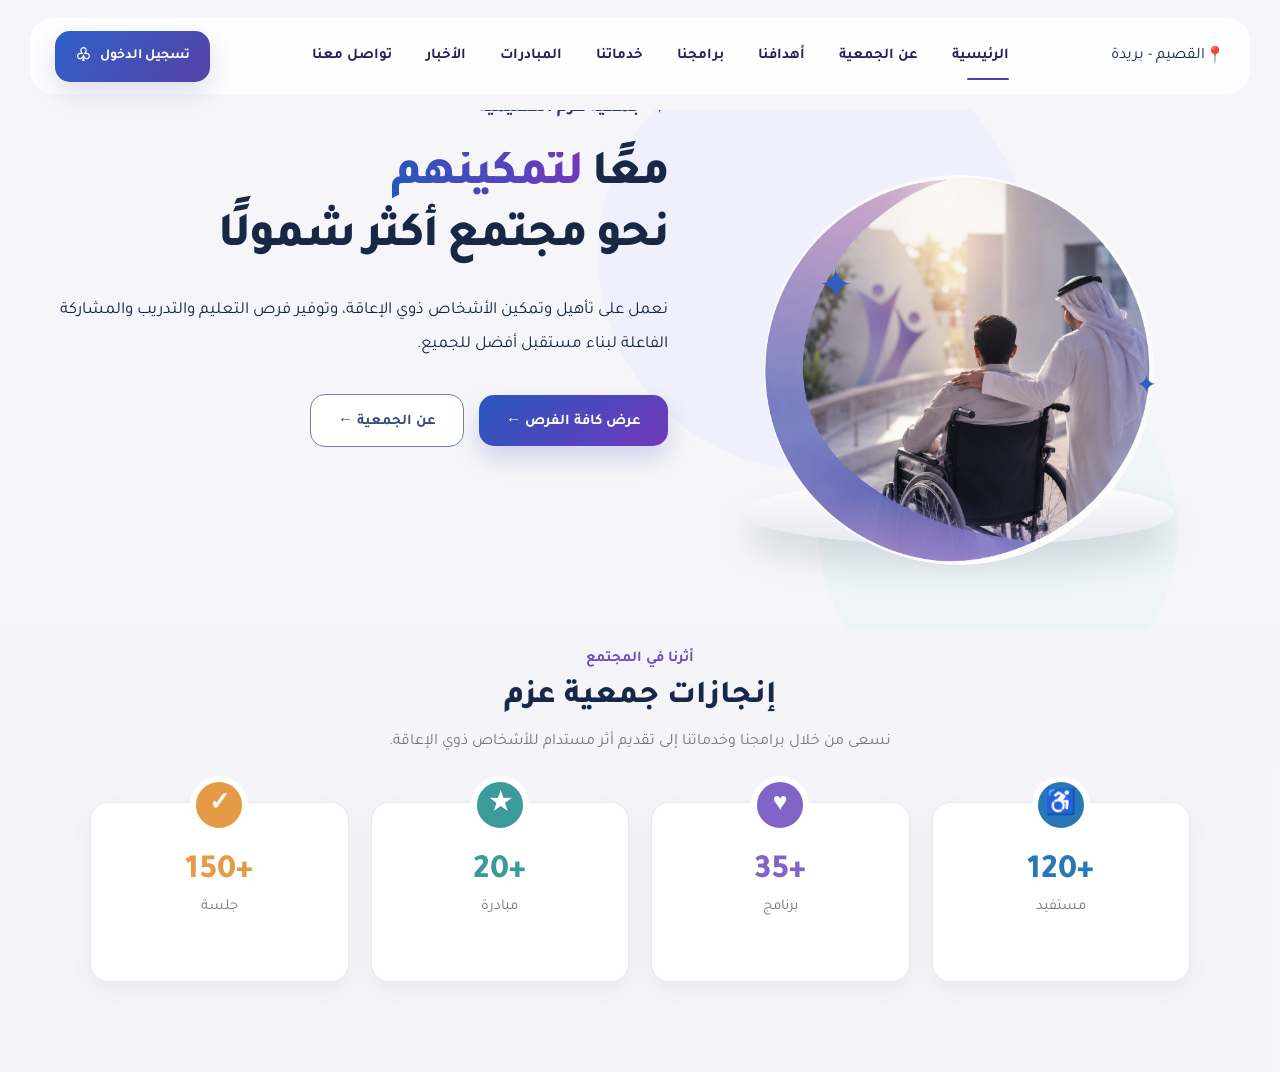
==== index.html @ 30f1b5e8 "Add files via upload" ====
<!DOCTYPE html>
<html lang="ar" dir="rtl">

<head>

    <meta charset="UTF-8">

    <meta name="viewport" content="width=device-width, initial-scale=1.0">

    <title>جمعية عزم</title>

    <link rel="preconnect" href="https://fonts.googleapis.com">

    <link rel="preconnect" href="https://fonts.gstatic.com" crossorigin>

    <link href="https://fonts.googleapis.com/css2?family=Cairo:wght@400;500;600;700;800&display=swap" rel="stylesheet">

    <link rel="stylesheet" href="style.css">

</head>


<body>


    <!-- =========================
         الهيدر
    ========================== -->
<header class="navbar">
    
    <div class="nav-container">

 
    <!-- القائمة -->
    <span>📍</span>

        <span>القصيم - بريدة</span>
    <nav class="nav-links">
    <a href="index.html" class="active">

    
        الرئيسية
<a href="about.html"> عن الجمعية

</a>
    <a href="goals.html">
        أهدافنا
    </a>

    <a href="programs.html">
        برامجنا
    </a>

    <a href="services.html">
        خدماتنا
    </a>

    <a href="initiatives.html">
        المبادرات
    </a>

    <a href="news.html">
        الأخبار
    </a>

    <a href="contact.html">
        تواصل معنا
    </a>

</nav>

            <!-- زر التطوع -->
<a href="volunteer.html" class="volunteer-btn">


                <span>
                    تسجيل الدخول
                </span>

                <span class="btn-icon">
                    ♧
                </span>

            </a>


            <!-- الشعار -->



        </div>

    </header>
<!-- =========================
     الواجهة الرئيسية
========================= -->

<section class="hero">
  
    <!-- الجانب البصري -->
    <div class="hero-visual">

        <div class="hero-image">
    <img src="images/hero-circle.jpg" alt="دعم وتمكين الأشخاص ذوي الإعاقة">
</div>


        <div class="hero-circle circle-one"></div>
        <div class="hero-circle circle-two"></div>

        <div class="arch arch-blue"></div>
        <div class="arch arch-purple"></div>

        <div class="hero-platform"></div>

        <div class="hero-star star-one">✦</div>
        <div class="hero-star star-two">✦</div>

    </div>
    <div class = "hero-content">
        <div class="organization-name">
        <span>✦</span>
        جمعية عزم التعليمية
    </div>

    <h1>
        معًا <span>لتمكينهم</span>
        <br>
        نحو مجتمع أكثر شمولًا
    </h1>

    <p>
        نعمل على تأهيل وتمكين الأشخاص ذوي الإعاقة،
        وتوفير فرص التعليم والتدريب والمشاركة الفاعلة لبناء مستقبل أفضل للجميع.
    </p>

    <div class="hero-buttons">
        <a href="programs.html" class="primary-btn">
عرض كافة الفرص ←
        </a>

        <a href="about.html" class="secondary-btn">
            عن الجمعية ←
        </a>
    </div>

</div>
    
    </section>

    <section class="stats-section">

    <div class="stats-title">
        <span>أثرنا في المجتمع</span>
        <h2>إنجازات جمعية عزم</h2>
        <p>نسعى من خلال برامجنا وخدماتنا إلى تقديم أثر مستدام للأشخاص ذوي الإعاقة.</p>
    </div>

    <div class="stats-container">

        <div class="stat-card stat-blue">
            <div class="stat-icon">♿</div>
            <div class="stat-number">+120</div>
            <div class="stat-label">مستفيد</div>
        </div>

        <div class="stat-card stat-purple">
            <div class="stat-icon">♥</div>
            <div class="stat-number">+35</div>
            <div class="stat-label">برنامج</div>
        </div>

        <div class="stat-card stat-teal">
            <div class="stat-icon">★</div>
            <div class="stat-number">+20</div>
            <div class="stat-label">مبادرة</div>
        </div>

        <div class="stat-card stat-orange">
            <div class="stat-icon">✓</div>
            <div class="stat-number">+150</div>
            <div class="stat-label">جلسة</div>
        </div>

    </div>

</section>

<script src="script.js"></script>
</body>

</html>
---- style.css ----
/* =========================
   الإعدادات الأساسية
========================= */
@import url('https://fonts.googleapis.com/css2?family=Tajawal:wght@400;500;700&display=swap');
* {
    margin: 0;
    padding: 0;
    box-sizing: border-box;
}

html {
    scroll-behavior: smooth;
}

body {
    font-family: "Tajawal", sans-serif;
    background: #f6f6fae6;
    color: #182848;
    direction: rtl;
}

a {
    text-decoration: none;
    color: inherit;
}


/* =========================
   الهيدر
========================= */

.navbar {
    width: 100%;
    padding: 18px 30px;
    position: relative;
    z-index: 100;
}


/* الصندوق الأبيض */

.nav-container {
    max-width: 1440px;
    height: 76px;

    margin: auto;

    padding: 12px 25px;

    background: rgba(255, 255, 255, 0.94);

    border-radius: 24px;

    display: flex;
    align-items: center;

    box-shadow:
        0 10px 35px rgba(219, 222, 236, 0.911);
}


/* =========================
   الشعار
========================= */



/* =========================
   القائمة
========================= */

.nav-links {
    order: 2;

    flex: 1;

    display: flex;
    align-items: center;
    justify-content: center;

    gap: 34px;
}

.nav-links a {
    position: relative;

    padding: 8px 0;

    color: #2d1d5e;

    font-size: 15px;
    font-weight: 600;

    transition: 0.3s;
}


/* عند المرور */

.nav-links a:hover {
    color: #2d2356;
}


/* الصفحة الحالية */

.nav-links a.active {
    color: #291e56;
}


/* الخط البنفسجي تحت الرئيسية */

.nav-links a.active::after {
    content: "";

    position: absolute;

    right: 0;
    bottom: -7px;

    width: 42px;
    height: 2px;

    background: #5541a8;

    border-radius: 20px;
}


/* =========================
   زر تطوع معنا
========================= */

.volunteer-btn {
    order: 3;

    display: flex;
    align-items: center;
    justify-content: center;

    gap: 9px;

    min-width: 135px;

    padding: 13px 20px;

    border-radius: 15px;

    background: linear-gradient(
        135deg,
        #2f60c9,
        #5742a5
    );

    color: white;

    font-size: 14px;
    font-weight: 600;

    box-shadow:
        0 10px 25px rgba(70, 70, 160, 0.18);

    transition: 0.3s;
}


/* حركة الزر */

.volunteer-btn:hover {
    transform: translateY(-2px);

    box-shadow:
        0 14px 30px rgba(70, 70, 160, 0.25);
}

.btn-icon {
    font-size: 18px;
}

@media (max-width: 768px) {
    .hero-image {
        width: 280px;
        height: 280px;
    }
}


/* =========================
   الجوال
========================= */

@media (max-width: 900px) {

    .nav-links {
        gap: 15px;
    }

    .nav-links a {
        font-size: 13px;
    }

    .nav-logo img {
        width: 85px;
    }

    .volunteer-btn {
        min-width: auto;
        padding: 11px 15px;
    }
}


@media (max-width: 700px) {

    .navbar {
        padding: 12px;
    }

    .nav-container {
        height: 65px;
        padding: 8px 15px;
    }

    .nav-links {
        display: none;
    }

    .nav-logo {
        margin-right: 0;
    }

    .nav-logo img {
        width: 85px;
        height: 50px;
    }

    .volunteer-btn {
        margin-right: auto;
    }
}
/* =========================
   الواجهة الرئيسية HERO
========================= */


.hero {
    
    max-width: 1400px;
    min-height: 520px;
    margin: 0 auto;
    padding: 10px 60px;
    

    display: grid;
    grid-template-columns: 0.9fr 1.1fr;
    align-items: center;

    position: relative;
    overflow: hidden;
}

/* =========================
   الجانب البصري
========================= */

.hero-visual {
    height: 420px;

    position: relative;

    display: flex;
    align-items: center;
    justify-content: center;
}


/* الدوائر الخلفية */


.hero-circle {
    position: absolute;
    border-radius: 50%;
    border: none;
    opacity: 0.55;
    pointer-events: none;
}

.circle-one {
    width: 430px;
    height: 430px;
    background: #e9ecff;
    top: -120px;
    left: -100px;
}

.circle-two {
    width: 360px;
    height: 360px;
    background: #e5f5f4;
    bottom: -130px;
    left: 120px;
}


/* =========================
   الأشكال الرئيسية
========================= */

.arch {
    position: absolute;

    bottom: 65px;

    width: 125px;
    height: 245px;

    border-radius: 75px 75px 10px 10px;

    box-shadow:
        0 20px 40px rgba(30, 39, 76, 0.005);
}


/* الأزرق */

.arch-blue {

    left: 36%;

    transform: translateX(-10%);

    background: linear-gradient(
        145deg,
        #75c4ef,
        #6bc7f9
    );

}


/* البنفسجي */

.arch-purple {

    left: 49%;

    background: linear-gradient(
        145deg,
        #9a58dc,
        #6630b5
    );

}


/* =========================
   المنصة
========================= */

.hero-platform {
    position: absolute;

    bottom: 35px;

    width: 430px;
    height: 65px;

    border-radius: 50%;

    background: linear-gradient(
        180deg,
        #ffffff,
        #e7e8f1
    );

    box-shadow:
        0 20px 35px rgba(35, 45, 85, 0.15);
}


/* =========================
   النجوم
========================= */

.hero-star {

    position: absolute;

    font-size: 42px;

    z-index: 4;

}


.star-one {

    top: 100px;

    left: 23%;

    color: #315cc2;

}


.star-two {

    right: 12%;

    bottom: 175px;

    font-size: 25px;

    color: #315cc2;

}


/* =========================
   محتوى الواجهة
========================= */

.hero-content {

    padding-right: 30px;
    position :relative;
    top:-100px; 
 }


/* اسم الجمعية */

.organization-name {

    display: flex;

    align-items: center;

    gap: 9px;

    margin-bottom: 22px;

    color: #273861;

    font-size: 18px;

    font-weight: 700;

}


.organization-name span {

    color: #6737b7;

    font-size: 22px;

}


/* =========================
   العنوان الرئيسي
========================= */

.hero h1 {

    margin: 0 0 25px;

    color: #172744;

font-size: clamp(32px, 3.8vw, 55px);

    line-height: 1.28;

    letter-spacing: -2px;

    font-weight: 800;

}


.hero h1 span {

    background: linear-gradient(
        90deg,
        #2857bd,
        #7138bd
    );

   
 -webkit-background-clip: text;
    background-clip: TEXT;
    -webkit-text-fill-color: transparent;

}


/* =========================
   الوصف
========================= */

.hero-content > p {

    max-width: 650px;

    margin-bottom: 32px;

    color: #132447;

    font-size: 17px;

    line-height: 2;

}


/* =========================
   الأزرار
========================= */

.hero-buttons {

    display: flex;

    align-items: center;

    gap: 15px;

}


.primary-btn,
.secondary-btn {

    display: inline-flex;

    align-items: center;

    justify-content: center;

    gap: 14px;

    padding: 15px 27px;

    border-radius: 15px;

    font-size: 15px;

    font-weight: 600;

    transition: 0.3s;

}


/* الزر البنفسجي */

.primary-btn {

    color: white;

    background: linear-gradient(
        135deg,
        #2857bd,
        #7138bd
    );

    box-shadow:
        0 12px 25px rgba(70, 65, 170, 0.20);

}


.primary-btn:hover {

    transform: translateY(-3px);

    box-shadow:
        0 17px 32px rgba(70, 65, 170, 0.27);

}


/* الزر الأبيض */

.secondary-btn {

    color: #334b7b;

    background: white;

    border: 1px solid #7180aa;

}


.secondary-btn:hover {

    background: #f4f5fb;

}


/* =========================
   الجوال
========================= */


@media (max-width: 900px) {

    .hero {

        grid-template-columns: 1fr;

        padding: 40px 30px;

        text-align: center;

    }


    .hero-content {

        padding-right: 0;

        order: 1;

    }


    .hero-visual {

        order: 2;

        height: 380px;

    }


    .organization-name {

        justify-content: center;

    }


    .hero-buttons {

        justify-content: center;

    }


    .hero h1 {

        font-size: 48px;

    }

}

    
@media (max-width: 550px) {

    .hero {
        

        padding: 30px 20px;

    }


    .hero h1 {

        font-size: 36px;

        letter-spacing: -1px;

    }


    .hero-content > p {

        font-size: 15px;

    }


    .hero-buttons {

        flex-direction: column;

        width: 100%;

    }


    .primary-btn,
    .secondary-btn {

        width: 100%;

    }


    .hero-visual {

        height: 330px;

    }


    .hero-platform {

        width: 330px;

    }


    .arch {

        width: 105px;

        height: 220px;

    }

}
/* =========================
   ABOUT PAGE
========================= */

.about-page {
    background: #fbfcff;
    color: #27324a;
}

/* INTRO */

.about-hero {
    position: relative;
    text-align: center;
    padding: 85px 20px 70px;
    overflow: hidden;
    background:
        radial-gradient(circle at 15% 30%, rgba(102, 81, 190, .08), transparent 25%),
        radial-gradient(circle at 85% 30%, rgba(39, 174, 185, .08), transparent 25%),
        #fbfcff;
}

.about-content {
    max-width: 850px;
    margin: auto;
    position: relative;
    z-index: 2;
}

.about-goals > h2 {
    font-family: "Arial",sans-serif;
    font-size: 38px;
    font-weight: 700;
    color: #2d1d59;
    font-family: Arial, Helvetica, sans-serif;
}

.about-divider {
    display: flex;
    align-items: center;
    justify-content: center;
    gap: 10px;
    margin: 18px auto 28px;
}

.about-divider span {
    width: 55px;
    height: 3px;
    border-radius: 10px;
    background: #35b8bd;
}

.about-divider span:last-child {
    background: #7354c7;
}

.about-divider b {
    color: #7354c7;
    font-size: 18px;
}

.about-content > p {
    max-width: 760px;
    margin: auto;
    padding: 25px 30px;
    border-radius: 18px;
    color: #3a2e3e;
    font-size: 17px;
    line-height: 2;
}

/* LOCATION */

.location-card {
    display: inline-flex;
    align-items: right;
    gap: 18px;
    margin-top: 35px ;
    padding: 16px 28px;
    background: rgba(212, 185, 228, 0.455);
    border: 1px solid #f0b7fa;
    border-radius: 18px;
    box-shadow: 0 10px 30px rgba(40, 65, 120, .08);
    text-align: right;
    transform: translate(-530px, -120px);
    
}

.location-icon {
    width: 48px;
    height: 48px;
    display: flex;
    align-items: center;
    justify-content: center;
    background: #eef2ff;
    border-radius: 14px;
    font-size: 23px;
}

.location-card small {
    display: block;
    color: #777;
    margin-bottom: 5px;
}

.location-card strong {
    color: #34405a;
    font-size: 15px;
}


/* CARDS */
.about-cards {
    max-width: 1100px;
    margin: 30px auto 90px;
    padding: 0 25px;
    display: grid;
    grid-template-columns: 1fr;
    gap: 16px;

}.info-card {
    width: 100%;
    height: 190px;
    min-height: 0;
    padding: 0;
    border-radius: 18px;
    overflow: hidden;
    border: 1px solid rgba(40, 80, 130, .10);
    box-shadow: 0 8px 25px rgba(30, 50, 100, .05);
}
.info-card img {
    width: 100%;
    height: 100%;
    object-fit: cover;
    display: block;
}

.vision-card {
    background: #f2fbfc;
}

.mission-card {
    background: #f7f3ff;
}

.values-card {
    background: #fff9f1;
}

.card-icon {
    width: 58px;
    height: 58px;
    margin: 0 auto 20px;
    display: flex;
    align-items: center;
    justify-content: center;
    background: white;
    border-radius: 50%;
    font-size: 27px;
    box-shadow: 0 7px 18px rgba(0,0,0,.08);
}

.vision-card .card-icon,
.vision-card h2 {
    color: #1599a8;
}

.mission-card .card-icon,
.mission-card h2 {
    color: #7354c7;
}

.values-card .card-icon,
.values-card h2 {
    color: #ed8b18;
}

.info-card h2 {
    margin: 0;
    font-size: 27px;
}

.card-line {
    width: 80px;
    height: 2px;
    margin: 13px auto 18px;
    background: currentColor;
    opacity: .25;
}

.info-card p {
    margin: 0;
    color: #596170;
    font-size: 15px;
    line-height: 2;
}

.values-list {
    display: flex;
    justify-content: center;
    flex-wrap: wrap;
    gap: 14px 20px;
    margin-top: 28px;
}

.values-list span {
    color: #555;
    font-size: 15px;
}

.values-list span::before {
    content: "•";
    color: #ed8b18;
    margin-left: 7px;
}


/* GOALS */

.about-goals {
    max-width: 1000px;
    margin: 0 auto 90px;
    padding: 0 25px;
    text-align: center;
}

.goals-list {
    display: flex;
    flex-direction: column;
    gap: 10px;
    margin-top: 35px;
}

.goal-item {
    display: flex;
    align-items: center;
    min-height: 65px;
    background: white;
    border-radius: 15px;
    box-shadow: 0 5px 18px rgba(30, 50, 100, .05);
    overflow: hidden;
    text-align: right;
}

.goal-number {
    width: 85px;
    align-self: stretch;
    display: flex;
    align-items: center;
    justify-content: center;
    background: #f4f7ff;
    color: #2457c5;
    font-size: 25px;
    font-weight: 800;
    border-right: 4px solid #2457c5;
}

.goal-item:nth-child(2) .goal-number {
    color: #7354c7;
    border-color: #7354c7;
}

.goal-item:nth-child(3) .goal-number {
    color: #1599a8;
    border-color: #1599a8;
}

.goal-item:nth-child(4) .goal-number {
    color: #7354c7;
    border-color: #7354c7;
}

.goal-item:nth-child(5) .goal-number {
    color: #ed8b18;
    border-color: #ed8b18;
}

.goal-item p {
    margin: 0;
    padding: 15px 25px;
    color: #555d6e;
    font-size: 15px;
    line-height: 1.8;
}


/* FINAL BANNER */

.about-banner {
    max-width: 1100px;
    margin: 0 auto 70px;
    padding: 50px 30px;
    text-align: center;
    border-radius: 25px;
    background: linear-gradient(120deg, #267fc1, #7354c7);
    box-shadow: 0 15px 35px rgba(60, 70, 160, .18);
}

.about-banner h2 {
    margin: 0 0 25px;
    color: white;
    font-size: 30px;
}

.about-banner a {
    display: inline-flex;
    align-items: center;
    gap: 18px;
    padding: 13px 25px;
    background: white;
    color: #2457c5;
    border-radius: 12px;
    text-decoration: none;
    font-weight: 700;
    transition: .25s;
}

.about-banner a:hover {
    transform: translateY(-3px);
}

.about-banner a span {
    font-size: 20px;
}


/* MOBILE */

@media (max-width: 800px) {

    .about-content h1,
    .about-goals > h2 {
        font-size: 34px;
    }

    .about-cards {
        grid-template-columns: 1fr;
    }

    .about-content > p {
        font-size: 15px;
    }

    .goal-number {
        width: 65px;
        font-size: 20px;
    }

    .goal-item p {
        font-size: 14px;
    }

    .about-banner h2 {
        font-size: 23px;
    }
}
.hero-visual {
    position: relative;
}

/* الصورة الدائرية */
.hero-image {
    position: absolute;
    width: 390px;
    height: 390px;

    top: 50%;
    right: 50%;

    transform: translate(50%, -50%);

    border-radius: 50%;
    overflow: hidden;

    z-index: 3;

    /* دمج الحواف مع الخلفية */
    -webkit-mask-image: radial-gradient(
        circle,
        #000 0%,
        #000 78%,
        rgba(0, 0, 0, 0.85) 87%,
        transparent 100%
    );

    mask-image: radial-gradient(
        circle,
        #000 0%,
        #000 78%,
        rgba(0, 0, 0, 0.85) 87%,
        transparent 100%
    );
}

.hero-image img {
    width: 100%;
    height: 100%;
    object-fit: cover;
    object-position: center;

    display: block;
}
/* =========================
   قسم الإنجازات
========================= */

.stats-section {
    padding: 20px 7% 90px;
    background:#f6f6fae6;
    text-align: center;
}

.stats-title {
    max-width: 650px;
    margin: 0 auto 45px;
}

.stats-title span {
    display: inline-block;
    color: #6d4bc3;
    font-size: 15px;
    font-weight: 700;
    margin-bottom: 10px;
}

.stats-title h2 {
    margin: 0 0 12px;
    color: #182848;
    font-size: 32px;
    font-weight: 800;
}

.stats-title p {
    margin: 0;
    color: #777;
    font-size: 16px;
    line-height: 1.8;
}

.stats-container {
    max-width: 1100px;
    margin: auto;

    display: grid;
    grid-template-columns: repeat(4, 1fr);
    gap: 22px;
}

.stat-card {
    position: relative;
    min-height: 180px;

    padding: 35px 20px 25px;

    background: #fff;
    border: 1px solid #e8e8ef;
    border-radius: 18px;

    box-shadow: 0 8px 25px rgba(35, 32, 75, 0.06);

    transition: 0.3s ease;
}

.stat-card:hover {
    transform: translateY(-6px);
    box-shadow: 0 14px 30px rgba(35, 32, 75, 0.10);
}

.stat-icon {
    width: 58px;
    height: 58px;

    margin: -62px auto 18px;

    border-radius: 50%;

    display: flex;
    align-items: center;
    justify-content: center;

    color: white;
    font-size: 25px;
    font-weight: bold;

    border: 6px solid white;
}

.stat-number {
    font-size: 34px;
    font-weight: 800;
    margin-bottom: 5px;
}

.stat-label {
    color: #777;
    font-size: 15px;
}

/* ألوان البطاقات */

.stat-blue .stat-icon {
    background: #2878b8;
}

.stat-blue .stat-number {
    color: #2878b8;
}

.stat-purple .stat-icon {
    background: #8064c8;
}

.stat-purple .stat-number {
    color: #8064c8;
}

.stat-teal .stat-icon {
    background: #3b9b9b;
}

.stat-teal .stat-number {
    color: #3b9b9b;
}

.stat-orange .stat-icon {
    background: #e59a45;
}

.stat-orange .stat-number {
    color: #e59a45;
}

/*صفحة اهدافنا */
/* =========================
   صفحة أهدافنا
========================= */


.goals-hero {
    min-height: 400px;
    padding: 45px 7% 55px;
    display: grid;
    grid-template-columns: 0.9fr 1.1fr;
    align-items: center;
    gap: 40px;
    background: #fafbff;
    overflow: hidden;
    position: relative;
}


/* الجانب الزخرفي */

.goals-hero-decoration {
    height: 320px;
    position: relative;
    overflow: hidden;
}

.goals-shape {
    position: absolute;
    background: rgba(93, 92, 190, 0.08);
}

.shape-one {
    width: 430px;
    height: 430px;
    border-radius: 50%;
    left: -170px;
    top: -130px;
}

.shape-two {
    width: 300px;
    height: 300px;
    border-radius: 50% 50% 0 0;
    left: 180px;
    bottom: -130px;
    background: rgba(80, 105, 205, 0.07);
}

.goals-decoration-text {
    position: absolute;
    left: 90px;
    top: 90px;
    text-align: center;
    color: #5368c5;
}

.goals-decoration-text span {
    display: block;
    font-size: 32px;
    margin-bottom: 5px;
}

.goals-decoration-text p {
    margin: 0;
    font-size: 25px;
}

.goals-decoration-text strong {
    font-size: 31px;
    font-weight: 700;
}

.goals-decoration-text div {
    width: 160px;
    height: 2px;
    background: #6676d0;
    margin: 15px auto 0;
}




/* =========================
   قسم الأهداف
========================= */

.goals-section {
    padding: 75px 7% 90px;
    background: #eef2ff;
}

.goals-title {
    text-align: center;
    max-width: 700px;
    margin: 0 auto 45px;
}

.goals-title span {
    color: #929bc2;
    font-size: 15px;
    font-weight: 600;
    letter-spacing: 1px;
}

.goals-title h2 {
    margin: 12px 0 12px;
    color: #172f69;
    font-size: 35px;
    font-weight: 800;
}

.goals-title p {
    margin: 0;
    color: #777f91;
    font-size: 16px;
    line-height: 1.9;
}


/* البطاقات */



/* العنوان */



/* =========================
   الجوال
========================= */

@media (max-width: 1000px) {

    .goals-container {
        grid-template-columns: repeat(2, 1fr);
    }

    .goals-hero {
        grid-template-columns: 1fr;
        text-align: center;
    }

    .goals-hero-content {
        text-align: center;
        margin: auto;
    }

    .breadcrumb {
        justify-content: center;
    }

    .goals-hero-decoration {
        order: 2;
    }

}


@media (max-width: 600px) {

    .goals-container {
        grid-template-columns: 1fr;
    }

    .goals-hero-content h1 {
        font-size: 40px;
    }

    .goals-hero-content h2 {
        font-size: 19px;
    }

    .goals-hero-content > p {
        font-size: 15px;
    }

    .goals-section {
        padding: 55px 20px;
    }

}
.nav-logo img {
    width: 105px !important;
    height: 60px !important;
    object-fit: contain;
    display: block;
}
/* =========================================
   صفحة أهدافنا الجديدة
========================================= */


/* الواجهة */

.goals-hero {
    min-height: 400px;
    padding: 45px 7% 55px;

    display: grid;
    grid-template-columns: 0.9fr 1.1fr;
    align-items: center;

    gap: 50px;

    background: #f6f6fae6;

    overflow: hidden;
    position: relative;
}


/* الزخرفة */

.goals-hero-decoration {
    height: 320px;
    position: relative;
    overflow: hidden;
}

.goals-shape {
    position: absolute;
}

.shape-one {
    width: 480px;
    height: 480px;

    left: -180px;
    top: -150px;

    border-radius: 50%;

    background: rgba(91, 87, 194, 0.08);
}

.shape-two {
    width: 320px;
    height: 320px;

    left: 170px;
    bottom: -150px;

    border-radius: 50% 50% 0 0;

    background: rgba(70, 105, 200, 0.07);
}


.goals-decoration-text {
    position: absolute;

    left: 100px;
    top: 90px;

    text-align: center;

    color: #5368c5;
}

.goals-decoration-text span {
    display: block;

    font-size: 32px;

    margin-bottom: 5px;
}

.goals-decoration-text p {
    margin: 0;

    font-size: 25px;
}

.goals-decoration-text strong {
    font-size: 31px;
}

.goals-decoration-text div {
    width: 160px;
    height: 2px;

    background: #6676d0;

    margin: 15px auto;
}


/* محتوى الواجهة */

.goals-hero-content {
    max-width: 650px;
    text-align: right;
}

.breadcrumb {
    display: flex;
    align-items: center;

    gap: 10px;

    margin-bottom: 45px;

    color: #777;
    font-size: 14px;
}

.breadcrumb a {
    color: #777;
    text-decoration: none;
}

.goals-hero-content h1 {
    margin: 0 0 10px;

    color: #172f69;

    font-size: 54px;
    font-weight: 800;
}

.goals-hero-content h2 {
    margin: 0 0 20px;

    color: #65739b;

    font-size: 23px;
    font-weight: 500;
}

.goals-hero-content > p {
    max-width: 620px;

    margin: 0;

    color: #5d6578;

    font-size: 17px;
    line-height: 2;
}


/* =========================================
   عنوان الأهداف
========================================= */

.goals-section {
    padding: 75px 5% 100px;

    background: #f6f6fae6;
}

.goals-title {
    max-width: 700px;

    margin: 0 auto 50px;

    text-align: center;
}

.goals-title span {
    color: #929bc2;

    font-size: 14px;
    font-weight: 600;

    letter-spacing: 1px;
}

.goals-title h2 {
    margin: 12px 0;

    color: #172f69;

    font-size: 36px;
    font-weight: 800;
}

.goals-title p {
    margin: 0;

    color: #777f91;

    font-size: 16px;
    line-height: 1.9;
}


/* =========================================
   أهداف كبيرة بالصور
========================================= */

.goal-feature {

    max-width: 1200px;

    min-height: 300px;

    margin: 0 auto 18px;

    display: grid;

    grid-template-columns: 1fr 1fr;

    align-items: stretch;

    overflow: hidden;

    border-radius: 18px;

    position: relative;
}


/* الألوان */

.goal-one {
    background: #f0effd;
}

.goal-two {
    background: #edf5fd;
}

.goal-three {
    background: #edf9f7;
}

.goal-four {
    background: #f2effc;
}

.goal-five {
    background: #fff5e8;
}


/* الصورة */

.goal-image {
    min-height: 300px;

    overflow: hidden;

    position: relative;
}

.goal-image::after {
    content: "";

    position: absolute;

    inset: 0;

    background: linear-gradient(
        90deg,
        transparent 55%,
        rgba(255,255,255,0.18)
    );
}

.goal-image img {
    width: 100%;
    height: 100%;

    object-fit: cover;

    display: block;

    transition: 0.5s ease;
}

.goal-feature:hover .goal-image img {
    transform: scale(1.04);
}


/* محتوى الهدف */

.goal-info {

    position: relative;

    padding: 45px 55px;

    display: flex;

    flex-direction: column;

    justify-content: center;

    overflow: hidden;
}


/* الرقم الكبير */

.big-number {

    position: absolute;

    font-size: 135px;

    line-height: 1;

    font-weight: 900;

    opacity: 0.08;

    color: #4c62bb;

    top: 15px;

    right: 25px;

    pointer-events: none;
}


/* النص الصغير */

.goal-small-title {

    position: relative;

    z-index: 1;

    margin-bottom: 7px;

    color: #6676c5;

    font-size: 14px;

    font-weight: 700;
}


/* عنوان الهدف */

.goal-info h3 {

    position: relative;

    z-index: 1;

    margin: 0 0 14px;

    color: #172f69;

    font-size: 28px;

    font-weight: 800;
}


/* الوصف */

.goal-info p {

    position: relative;

    z-index: 1;

    max-width: 500px;

    margin: 0 0 20px;

    color: #687185;

    font-size: 15px;

    line-height: 2;
}


/* الرابط */

.goal-info a {

    position: relative;

    z-index: 1;

    width: fit-content;

    color: #5266be;

    font-size: 14px;

    font-weight: 700;

    text-decoration: none;

    transition: 0.3s ease;
}

.goal-info a:hover {
    transform: translateX(-5px);
}


/* ألوان الأهداف */

.goal-two .big-number {
    color: #3479bb;
}

.goal-three .big-number {
    color: #3b9b9b;
}

.goal-four .big-number {
    color: #8064c8;
}

.goal-five .big-number {
    color: #e59a45;
}

.goal-two .goal-small-title {
    color: #3479bb;
}

.goal-three .goal-small-title {
    color: #3b9b9b;
}

.goal-four .goal-small-title {
    color: #8064c8;
}

.goal-five .goal-small-title {
    color: #e59a45;
}


/* =========================================
   القسم الختامي
========================================= */

.goals-ending {

    padding: 80px 7%;

    text-align: center;

    background: #f0f2ff;
}

.ending-content {

    max-width: 700px;

    margin: auto;
}

.ending-content span {

    color: #6d4bc3;

    font-size: 15px;

    font-weight: 700;
}

.ending-content h2 {

    margin: 12px 0;

    color: #172f69;

    font-size: 34px;

    font-weight: 800;
}

.ending-content p {

    margin: 0;

    color: #6f7789;

    font-size: 16px;

    line-height: 2;
}


/* =========================================
   الجوال
========================================= */

@media (max-width: 800px) {

    .goals-hero {

        grid-template-columns: 1fr;

        text-align: center;

        padding: 50px 20px;
    }

    .goals-hero-content {

        text-align: center;

        margin: auto;
    }

    .breadcrumb {

        justify-content: center;
    }

    .goals-hero-decoration {
        order: 2;
    }


    .goal-feature {

        grid-template-columns: 1fr;

    }

    .goal-image {

        min-height: 230px;

    }

    .goal-info {

        min-height: 270px;

        padding: 35px 25px;

        text-align: center;

        align-items: center;
    }

    .goal-info p {
        text-align: center;
    }

    .big-number {
        font-size: 100px;
    }


    .goals-title h2 {
        font-size: 29px;
    }


    .ending-content h2 {
        font-size: 27px;
    }

}
/* =========================================
   صفحة أهدافنا
========================================= */


/* =========================================
   HERO
========================================= */

.goals-hero {

    min-height: 400px;

    padding: 45px 7% 55px;

    display: grid;

    grid-template-columns: 1.1fr 0.9fr;

    align-items: center;

    gap: 50px;

    background:
        radial-gradient(
            circle at 15% 30%,
            rgba(109, 75, 195, 0.10),
            transparent 35%
        ),
        radial-gradient(
            circle at 80% 70%,
            rgba(59, 155, 155, 0.08),
            transparent 35%
        ),
        #f5f6fc;

    position: relative;

    overflow: hidden;
}


/* محتوى الهيرو */

.goals-hero-content {

    max-width: 650px;

    position: relative;

    z-index: 2;
}


/* breadcrumb */

.breadcrumb {

    display: flex;

    align-items: center;

    gap: 10px;

    margin-bottom: 35px;

    color: #747b8c;

    font-size: 14px;
}

.breadcrumb a {

    color: #747b8c;

    text-decoration: none;
}


/* العنوان */

.goals-hero-content h1 {

    margin: 0 0 10px;

    color: #172f69;

    font-size: 55px;

    font-weight: 800;
}

.goals-hero-content h2 {

    margin: 0 0 18px;

    color: #5367b9;

    font-size: 23px;

    font-weight: 600;
}

.goals-hero-content > p {

    max-width: 650px;

    margin: 0;

    color: #626b7d;

    font-size: 16px;

    line-height: 2;
}


/* =========================================
   الرسم الجانبي
========================================= */

.goals-hero-art {

    height: 330px;

    position: relative;

    overflow: hidden;
}

.hero-art-shape {

    position: absolute;

    border-radius: 45% 55% 50% 50%;
}

.shape-a {
    position: absolute;
    width: 560px;
    height: 560px;
    left: -360px;
    top: -300px;
    border-radius: 50%;
    background: #dce5ff;
}


.shape-b {
    position: absolute;
    width: 430px;
    height: 430px;
    left: -170px;
    top: -80px;
    border-radius: 50%;
    background: #e5f5f4;
}


.hero-art-content {

    position: absolute;

    top: 85px;

    left: 100px;

    text-align: center;

    color: #5268bd;

    z-index: 2;
}

.hero-art-content span {

    font-size: 32px;

    display: block;

    margin-bottom: 5px;
}

.hero-art-content p {

    margin: 0;

    font-size: 25px;
}

.hero-art-content strong {

    display: block;

    font-size: 31px;

    font-weight: 700;
}

.hero-line {

    width: 160px;

    height: 2px;

    margin: 14px auto;

    background: #5268bd;

    border-radius: 50%;
}


/* =========================================
   قسم الأهداف
========================================= */

.goals-section {

    padding: 75px 5% 90px;

    background: #ffffff;
}


/* العنوان */

.goals-title {

    max-width: 750px;

    margin: 0 auto 45px;

    text-align: center;
}

.goals-title span {

    color: #929bc2;

    font-size: 14px;

    font-weight: 600;

    letter-spacing: 1px;
}

.goals-title h2 {

    margin: 10px 0;

    color: #172f69;

    font-size: 36px;

    font-weight: 800;
}

.goals-title p {

    margin: 0;

    color: #777f91;

    font-size: 16px;

    line-height: 1.9;
}


/* =========================================
   صفوف الأهداف
========================================= */

.goal-row {

    max-width: 1180px;

    min-height: 190px;

    margin: 0 auto 14px;

    display: grid;

    grid-template-columns: 1fr 1fr;

    border-radius: 16px;

    overflow: hidden;

    position: relative;
}


/* ألوان الخلفيات */

.goal-row-purple {

    background: #f3f1fc;
}

.goal-row-blue {

    background: #eef5fd;
}

.goal-row-teal {

    background: #edf9f7;
}

.goal-row-orange {

    background: #fff5e8;
}


/* =========================================
   الصور
========================================= */

.goal-photo {

    min-height: 190px;
    min-height: 190px;

    overflow: hidden;
}

.goal-photo::after {

    content: "";

    position: absolute;

    inset: 0;

    background: linear-gradient(
        90deg,
        transparent 50%,
        rgba(255,255,255,0.15)
    );
}

.goal-photo img {

    width: 100%;

    height: 100%;

    object-fit: cover;

    display: block;

    transition: transform 0.5s ease;
}

.goal-row:hover .goal-photo img {

    transform: scale(1.04);
}


/* =========================================
   محتوى الهدف
========================================= */

.goal-text {

    position: relative;

    padding: 45px 55px;

    display: flex;

    flex-direction: column;

    justify-content: center;

    overflow: hidden;
}


/* الرقم الضخم */

.goal-big-number {

    position: absolute;

    top: 10px;

    left: 25px;

    right: auto ;

    font-size: 135px;

    line-height: 1;

    font-weight: 900;

    color: #5368bd;

    opacity: 0.08;

    user-select: none;
}


/* الرقم لكل لون */

.goal-row-blue .goal-big-number {

    color: #3479bb;
}

.goal-row-teal .goal-big-number {

    color: #3b9b9b;
}

.goal-row-orange .goal-big-number {

    color: #e59a45;
}


/* النص الصغير */

.goal-label {

    position: relative;

    z-index: 2;

    margin-bottom: 7px;

    color: #6676c5;

    font-size: 14px;

    font-weight: 700;
}

.goal-row-blue .goal-label {

    color: #3479bb;
}

.goal-row-teal .goal-label {

    color: #3b9b9b;
}

.goal-row-orange .goal-label {

    color: #e59a45;
}


/* عنوان الهدف */

.goal-text h3 {

    position: relative;

    z-index: 2;

    margin: 0 0 13px;

    color: #172f69;

    font-size: 28px;

    font-weight: 800;
}


/* الوصف */

.goal-text p {

    position: relative;

    z-index: 2;

    max-width: 480px;

    margin: 0 0 18px;

    color: #697184;

    font-size: 15px;

    line-height: 2;
}


/* الرابط */

.goal-text a {

    position: relative;

    z-index: 2;

    width: fit-content;

    color: #5266be;

    font-size: 14px;

    font-weight: 700;

    text-decoration: none;

    transition: 0.3s ease;
}

.goal-text a:hover {

    transform: translateX(-5px);
}


/* =========================================
   القسم الأخير
========================================= */

.goals-ending {

    min-height: 260px;

    padding: 60px 7%;

    display: flex;

    align-items: center;

    justify-content: center;

    text-align: center;

    position: relative;

    overflow: hidden;

    background:

        radial-gradient(
            circle at 20% 50%,
            rgba(109, 75, 195, 0.12),
            transparent 35%
        ),

        radial-gradient(
            circle at 80% 50%,
            rgba(59, 155, 155, 0.10),
            transparent 35%
        ),

        #f2f4ff;
}

.ending-content {

    position: relative;

    z-index: 2;
}

.ending-content > span {

    display: block;

    color: #596bc0;

    font-size: 28px;

    margin-bottom: 3px;
}

.ending-content p {

    margin: 0;

    color: #6574bc;

    font-size: 22px;
}

.ending-content h2 {

    margin: 0;

    color: #5268bd;

    font-size: 31px;

    font-weight: 700;
}

.ending-line {

    width: 160px;

    height: 2px;

    margin: 14px auto 22px;

    background: #6375c4;
}

.ending-content h3 {

    margin: 0;

    color: #263d78;

    font-size: 22px;

    font-weight: 700;
}


/* =========================================
   الجوال
========================================= */

@media (max-width: 800px) {

    .goals-hero {

        grid-template-columns: 1fr;

        padding: 45px 20px;

        text-align: center;
    }

    .goals-hero-content {

        margin: auto;
    }

    .breadcrumb {

        justify-content: center;
    }

    .goals-hero-content h1 {

        font-size: 42px;
    }

    .goals-hero-content h2 {

        font-size: 20px;
    }

    .goals-hero-art {

        order: 2;

        width: 100%;

        height: 250px;
    }

    .hero-art-content {

        left: 50%;

        transform: translateX(-50%);

        top: 55px;
    }


    .goal-row {

        grid-template-columns: 1fr;

    }

    .goal-photo {

        min-height: 240px;

        order: 1;
    }

    .goal-text {

        min-height: 270px;

        order: 2;

        padding: 35px 25px;

        text-align: center;

        align-items: center;
    }

    .goal-big-number {

        font-size: 105px;

        right: 50%;

        transform: translateX(50%);
    }

    .goal-text p {

        text-align: center;
    }

    .goals-title h2 {

        font-size: 29px;
    }

    .ending-content h3 {

        font-size: 18px;
    }

}
.goals-hero-art {
    position: absolute;
    width: 650px;
    height: 520px;
    left: 0;
    top: 0;
    overflow: hidden;
    pointer-events: none;
}

.shape-a {
    position: absolute;
    width: 560px;
    height: 560px;
    left: -250px;
    top: -80px;
    border-radius: 50%;
    background: #dce5ff;
}

.shape-b {
    position: absolute;
    width: 430px;
    height: 430px;
    left: 170px;
    top: 190px;
    border-radius: 50%;
    background: #dff4f1;
}

body .goals-section {
background-color: #f6f6fae6 ;

}
.goals-hero {
    width: 100%;
    box-sizing: border-box;
    overflow: hidden;
}

.goals-hero-content {
    position: relative;
    z-index: 5;
}
/* تعديل دوائر صفحة الأهداف */
/* دوائر زاوية الـ Hero */
.goals-hero {
    position: relative;
    overflow: hidden;
}

.goals-hero-art {
    position: absolute !important;
    top: 0 !important;
    left: 0 !important;
    width: 520px !important;
    height: 430px !important;
    z-index: 0 !important;
    pointer-events: none;
}

/* الدائرة الزرقاء */
.goals-hero-art .shape-a {
    position: absolute !important;
    width: 500px !important;
    height: 500px !important;
    left: -240px !important;
    top: -190px !important;
    border-radius: 50% !important;
    background: #dcecff !important;
    border: none !important;
}

/* الدائرة البنفسجية */
.goals-hero-art .shape-b {
    position: absolute !important;
    width: 400px !important;
    height: 400px !important;
    left: 80px !important;
    top: -235px !important;
    border-radius: 50% !important;
    background: #e6ddff !important;
    border: none !important;
}

/* إزالة الخط الفاصل أسفل الهيدر */
.navbar {
    border-bottom: none !important;
    box-shadow: none !important;
}.nav-container {
    border-bottom: none !important;
    box-shadow: none !important;
}

/* إخفاء الفاصل بين الهيدر والـ Hero */
.navbar {
    border: none !important;
    box-shadow: none !important;
    margin-bottom: -2px !important;
}

.goals-hero {
    border-top: none !important;
    box-shadow: none !important;
}
.goals-hero {
    margin-top: -15px !important;
}
/* =========================
   زخارف Hero - الجهة اليسرى
   ========================= */

.goals-hero-art {
    position: absolute !important;
    left: 0 !important;
    top: 0 !important;
    width: 520px !important;
    height: 430px !important;
    z-index: 2 !important;
    pointer-events: none;
}

/* الخط المنحني */
.hero-orbit {
    position: absolute;
    width: 380px;
    height: 300px;
    left: -35px;
    top: 80px;
    border: 2px solid rgba(83, 104, 189, 0.28);
    border-left-color: transparent;
    border-bottom-color: transparent;
    border-radius: 50%;
    transform: rotate(35deg);
}

/* الأيقونات */
.floating-icon {
    position: absolute;
    width: 62px;
    height: 62px;
    border-radius: 50%;
    background: rgba(255, 255, 255, 0.92);
    display: flex;
    align-items: center;
    justify-content: center;
    box-shadow: 0 10px 25px rgba(45, 29, 89, 0.10);
    z-index: 5;
}

.floating-icon i {
    font-size: 25px;
    color: #5368bd;
}

/* القلب - فوق يسار */
.icon-heart {
    left: 95px;
    top: 115px;
}

/* الأشخاص - يسار تحت */
.icon-users {
    left: 145px;
    top: 285px;
}

/* الورقة - يمين تحت */
.icon-leaf {
    left: 370px;
    top: 325px;
}

/* النقاط */
.orbit-dot {
    position: absolute;
    width: 14px;
    height: 14px;
    border-radius: 50%;
    background: #a9b8f5;
    z-index: 4;
}

.dot-1 {
    left: 250px;
    top: 205px;
}

.dot-2 {
    left: 330px;
    top: 315px;
}

.dot-3 {
    left: 115px;
    top: 330px;
}

/* مشاركة */
.about-share {
    position: absolute;
    left: -220px;
    top: -10px;
    transform: none;
    z-index: 10;
}

.about-share > span {
    display: block;
    margin-bottom: 14px;
    color: #555d8a;
    font-size: 17px;
    font-weight: 600;
}

.share-icons {
    display: flex;
    gap: 10px;
    direction: ltr;
}

.share-icons a {
    width: 48px;
    height: 48px;
    border-radius: 8px;
    display: flex;
    align-items: center;
    justify-content: center;
    color: #ffffff;
    text-decoration: none;
    font-size: 22px;
    transition: 0.3s ease;
}

.share-whatsapp {
    background: #25D366;
}

.share-facebook {
    background: #1877F2;
}

.share-x {
    background: #111111;
}

.share-email {
    background: #7056D8;
}

.share-icons a:hover {
    transform: translateY(-4px);
}
/* تعديل كروت الأهداف */
.goals-section .goal-row {
    width: 92% !important;
    max-width: 1180px !important;
    min-height: 190px !important;
    height: 190px !important;
    margin: 0 auto 14px !important;
    display: grid !important;
    grid-template-columns: 1fr 1fr !important;
}

.goals-section .goal-photo {
    width: 100% !important;
    height: 190px !important;
    min-height: 190px !important;
    overflow: hidden !important;
}

.goals-section .goal-photo img {
    width: 100% !important;
    height: 190px !important;
    object-fit: cover !important;
    display: block !important;
}

/* شكل كروت الأهداف مثل التصميم المرجعي */

.goals-section .goal-row {
    width: 92% !important;
    max-width: 1180px !important;
    height: 190px !important;
    min-height: 190px !important;
    margin: 0 auto 14px !important;
    display: grid !important;
    grid-template-columns: 1fr 1fr !important;
    border-radius: 16px !important;
    overflow: hidden !important;
    position: relative !important;
}

/* الصور */
.goals-section .goal-photo {
    height: 190px !important;
    min-height: 190px !important;
    position: relative !important;
    overflow: hidden !important;
}

.goals-section .goal-photo img {
    width: 100% !important;
    height: 100% !important;
    object-fit: cover !important;
    display: block !important;
}

/* دمج الصورة مع الكرت */
.goals-section .goal-photo::after {
    content: "";
    position: absolute;
    inset: 0;
    background: linear-gradient(
        90deg,
        transparent 55%,
        rgba(255,255,255,0.45) 100%
    );
    pointer-events: none;
}

/* منطقة الكلام */
.goals-section .goal-text {
    height: 190px !important;
    min-height: 190px !important;
    padding: 25px 45px !important;
    position: relative !important;
    display: flex !important;
    flex-direction: column !important;
    justify-content: center !important;
    overflow: hidden !important;
}

/* الرقم الكبير */
.goals-section .goal-big-number {
    position: absolute !important;
    top: 8px !important;
    right: 22px !important;
    font-size: 105px !important;
    line-height: 1 !important;
    font-weight: 900 !important;
    opacity: 0.08 !important;
    z-index: 1 !important;
}

/* الكلام فوق الرقم */
.goals-section .goal-text h3,
.goals-section .goal-text p,
.goals-section .goal-text a,
.goals-section .goal-label {
    position: relative !important;
    z-index: 3 !important;
}

/* عنوان الهدف */
.goals-section .goal-text h3 {
    font-size: 25px !important;
    margin: 0 0 8px !important;
}

/* الوصف */
.goals-section .goal-text p {
    font-size: 14px !important;
    line-height: 1.8 !important;
    margin: 0 0 8px !important;
}

/* معرفة المزيد */
.goals-section .goal-text a {
    font-size: 13px !important;
}
.goal-icon {
    width: 42px;
    height: 42px;
    border-radius: 50%;
    display: flex;
    align-items: center;
    justify-content: center;
    font-size: 19px;
    margin-bottom: 7px;
    background: rgba(255,255,255,0.65);
    position: relative;
    z-index: 4;
}
/* مكان أرقام الأهداف */

.goals-section .goal-row:nth-child(2) .goal-big-number {
    left: 25px !important;
    right: auto !important;
}

.goals-section .goal-row:nth-child(3) .goal-big-number {
    left: 25px !important;
    right: auto !important;
}

.goals-section .goal-row:nth-child(4) .goal-big-number {
    left: 25px !important;
    right: auto !important;
}

.goals-section .goal-row:nth-child(5) .goal-big-number {
    left: 25px !important;
    right: auto !important;
}

.goals-section .goal-row:nth-child(6) .goal-big-number {
    left: 25px !important;
    right: auto !important;
}
.about-cards {
    max-width: 1100px !important;
    margin: 10px auto 90px !important;
    padding: 0 25px !important;
    display: grid !important;
    grid-template-columns: repeat(3, 1fr) !important;
    gap: 22px !important;
}

.about-cards .info-card {
    width: auto !important;
    min-height: 270px !important;
}
.goals-section .goal-row {
    max-width: none !important;
    width: 100% !important;
    margin-left: 0 !important;
    margin-right: 0 !important;
    border-radius: 0 !important;
}
.about-cards .info-card {
    height: 270px !important;
    min-height: 270px !important;

    display: flex !important;
    flex-direction: column !important;
    justify-content: center !important;
    align-items: center !important;

    text-align: center !important;
    padding: 35px 45px !important;
    box-sizing: border-box !important;
}

.about-cards .info-card h2 {
    margin: 0 !important;
    text-align: center !important;
}

.about-cards .card-line {
    width: 80px !important;
    height: 2px !important;
    margin: 13px auto 18px !important;
}

.about-cards .info-card p {
    margin: 0 !important;
    max-width: 420px !important;
    text-align: center !important;
    line-height: 2 !important;
}

.header-location {
    display: flex;
    align-items: center;
    gap: 6px;
    color: #5b6275;
    font-size: 14px;
    white-space: nowrap;
    margin-left: auto;
}

.header-location span:first-child {
    font-size: 17px;
}
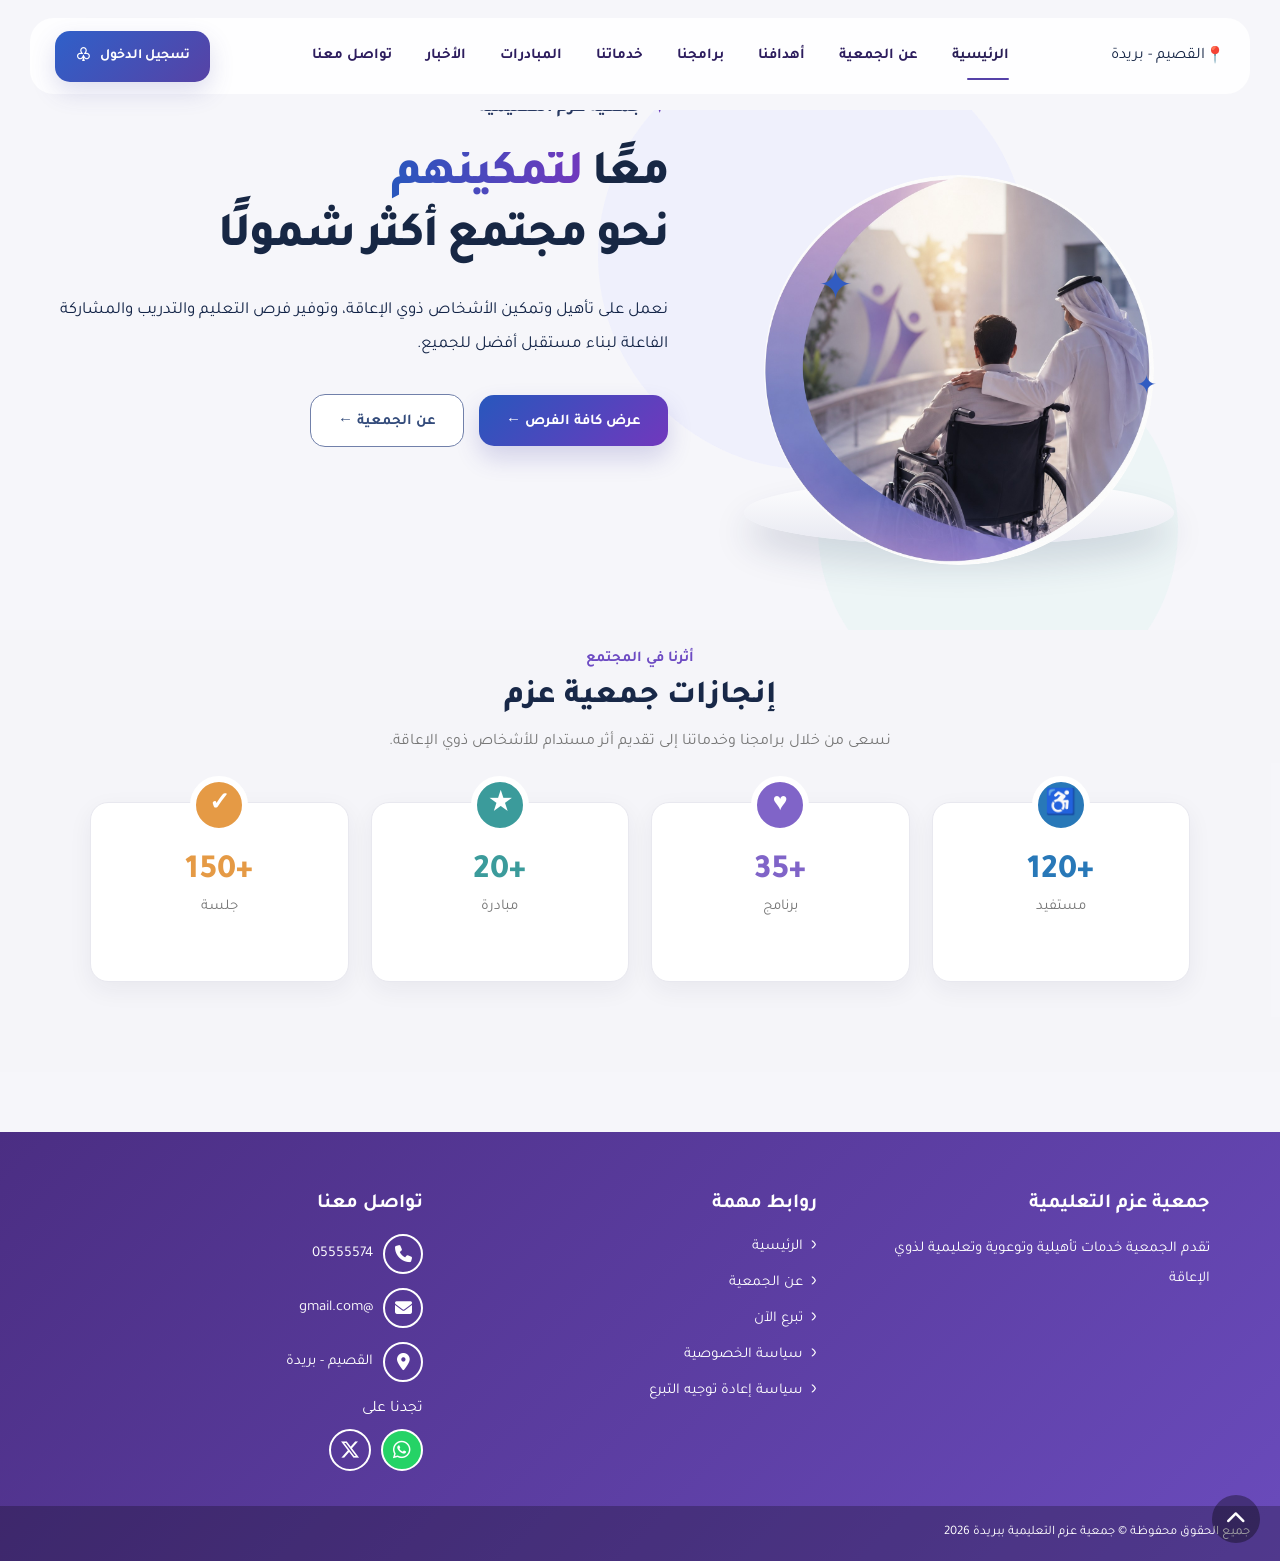
==== commit 8782dc47: "Add files via upload" ====
--- a/index.html
+++ b/index.html
@@ -2,6 +2,9 @@
 <html lang="ar" dir="rtl">
 
 <head>
+
+    <link rel="stylesheet"
+      href="https://cdnjs.cloudflare.com/ajax/libs/font-awesome/6.5.0/css/all.min.css">
 
     <meta charset="UTF-8">
 
@@ -187,6 +190,92 @@
 </section>
 
 <script src="script.js"></script>
+
+<!-- Footer -->
+<footer class="site-footer">
+
+    <div class="footer-container">
+
+        <!-- معلومات الجمعية -->
+        <div class="footer-col footer-about">
+            <h3>جمعية عزم التعليمية </h3>
+            <p>
+               
+             تقدم الجمعية خدمات تأهيلية وتوعوية وتعليمية
+             لذوي الإعاقة
+            </p>
+        </div>
+
+        <!-- روابط مهمة -->
+        <div class="footer-col footer-links">
+            <h3>روابط مهمة</h3>
+
+            <ul>
+                <li><a href="index.html">الرئيسية</a></li>
+                <li><a href="about.html">عن الجمعية</a></li>
+                <li><a href="#">تبرع الآن</a></li>
+                <li><a href="#">سياسة الخصوصية</a></li>
+                <li><a href="#">سياسة إعادة توجيه التبرع</a></li>
+            </ul>
+        </div>
+
+        <!-- تواصل معنا -->
+        <div class="footer-col footer-contact">
+            <h3>تواصل معنا</h3>
+
+            <div class="contact-item">
+                <i class="fa-solid fa-phone"></i>
+                <span>05555574</span>
+            </div>
+
+            <div class="contact-item">
+                <i class="fa-solid fa-envelope"></i>
+                <span><azm-azm></azm-azm>@gmail.com</span>
+            </div>
+
+            <div class="contact-item">
+                <i class="fa-solid fa-location-dot"></i>
+                <span>القصيم - بريدة   </span>
+            </div>
+
+            <div class="social-icons">
+                <span>تجدنا على</span>
+
+                <div>
+                    <a href="https://wa.me/96656661118"
+                       target="_blank"
+                       class="whatsapp">
+                        <i class="fa-brands fa-whatsapp"></i>
+                    </a>
+
+                    <a href="#"
+                       target="_blank"
+                       class="x-twitter">
+                        <i class="fa-brands fa-x-twitter"></i>
+                    </a>
+                </div>
+            </div>
+        </div>
+
+    </div>
+
+    <!-- أسفل الفوتر -->
+    <div class="footer-bottom">
+
+        <div class="copyright">
+            جميع الحقوق محفوظة © جمعية عزم التعليمية  ببريدة 2026
+        </div>
+
+    </div>
+
+    <!-- زر العودة للأعلى -->
+    <button class="to-top"
+            onclick="window.scrollTo({top: 0, behavior: 'smooth'})">
+        <i class="fa-solid fa-chevron-up"></i>
+    </button>
+
+</footer>
+
 </body>
 
 </html>
--- a/style.css
+++ b/style.css
@@ -3226,4 +3226,270 @@
 
 .header-location span:first-child {
     font-size: 17px;
+}
+
+/* =========================
+   Footer
+========================= */
+
+.site-footer {
+    background: linear-gradient(135deg, #4b2e83, #6a4bbc);
+    color: #ffffff;
+    margin-top: 60px;
+    position: relative;
+}
+
+.footer-container {
+    max-width: 1200px;
+    margin: 0 auto;
+    padding: 60px 30px 35px;
+
+    display: flex;
+    gap: 40px;
+    justify-content: space-between;
+
+    direction: rtl;
+    flex-wrap: wrap;
+}
+
+.footer-col {
+    flex: 1;
+    min-width: 260px;
+}
+
+.footer-col h3 {
+    font-size: 20px;
+    margin-bottom: 18px;
+    font-weight: 700;
+}
+
+.footer-about p {
+    font-size: 15px;
+    line-height: 2;
+    margin: 0;
+}
+
+/* روابط الفوتر */
+
+.footer-links ul {
+    list-style: none;
+    padding: 0;
+    margin: 0;
+}
+
+.footer-links li {
+    margin-bottom: 12px;
+}
+
+.footer-links a {
+    color: #ffffff;
+    text-decoration: none;
+    font-size: 15px;
+    transition: 0.3s;
+}
+
+.footer-links a::before {
+    content: "‹";
+    margin-left: 8px;
+    font-size: 20px;
+}
+
+.footer-links a:hover {
+    opacity: 0.7;
+}
+
+/* التواصل */
+
+.contact-item {
+    display: flex;
+    align-items: center;
+    gap: 10px;
+    margin-bottom: 14px;
+    font-size: 15px;
+}
+
+.contact-item i {
+    width: 40px;
+    height: 40px;
+
+    border: 2px solid #ffffff;
+    border-radius: 50%;
+
+    display: flex;
+    align-items: center;
+    justify-content: center;
+
+    font-size: 17px;
+}
+
+/* مواقع التواصل */
+
+.social-icons {
+    margin-top: 18px;
+}
+
+.social-icons > span {
+    display: block;
+    margin-bottom: 10px;
+}
+
+.social-icons div {
+    display: flex;
+    gap: 10px;
+}
+
+.social-icons a {
+    width: 42px;
+    height: 42px;
+
+    border: 2px solid #ffffff;
+    border-radius: 50%;
+
+    color: #ffffff;
+    text-decoration: none;
+
+    display: flex;
+    align-items: center;
+    justify-content: center;
+
+    font-size: 20px;
+
+    transition: 0.3s;
+}
+
+.social-icons a:hover {
+    transform: translateY(-3px);
+}
+
+.whatsapp {
+    background: #25d366;
+}
+
+.x-twitter {
+    background: transparent;
+}
+
+/* أسفل الفوتر */
+
+.footer-bottom {
+    background: rgba(0, 0, 0, 0.25);
+
+    min-height: 55px;
+    padding: 12px 30px;
+
+    display: flex;
+    align-items: center;
+    justify-content: space-between;
+
+    gap: 20px;
+
+    direction: rtl;
+
+    font-size: 13px;
+}
+
+.developer {
+    text-align: left;
+}
+
+.copyright {
+    text-align: right;
+}
+
+/* زر العودة للأعلى */
+
+.to-top {
+    position: absolute;
+
+    right: 20px;
+    bottom: 18px;
+
+    width: 48px;
+    height: 48px;
+
+    border: none;
+    border-radius: 50%;
+
+    background: rgba(0, 0, 0, 0.35);
+    color: #ffffff;
+
+    font-size: 20px;
+
+    cursor: pointer;
+
+    display: flex;
+    align-items: center;
+    justify-content: center;
+
+    transition: 0.3s;
+}
+
+.to-top:hover {
+    background: rgba(0, 0, 0, 0.55);
+    transform: translateY(-3px);
+}
+
+
+/* =========================
+   Footer - Mobile
+========================= */
+
+@media (max-width: 700px) {
+
+    .footer-container {
+        padding: 40px 20px 30px;
+
+        flex-direction: column;
+
+        text-align: center;
+
+        gap: 30px;
+    }
+
+    .footer-col {
+        min-width: 100%;
+    }
+
+    .footer-col h3 {
+        font-size: 19px;
+    }
+
+    .footer-about p {
+        font-size: 14px;
+    }
+
+    .footer-links ul {
+        text-align: center;
+    }
+
+    .contact-item {
+        justify-content: center;
+        flex-wrap: wrap;
+    }
+
+    .social-icons {
+        display: flex;
+        flex-direction: column;
+        align-items: center;
+    }
+
+    .footer-bottom {
+        flex-direction: column;
+
+        text-align: center;
+
+        padding: 15px 20px;
+
+        padding-bottom: 70px;
+    }
+
+    .developer,
+    .copyright {
+        text-align: center;
+    }
+
+    .to-top {
+        right: 15px;
+        bottom: 15px;
+    }
 }
